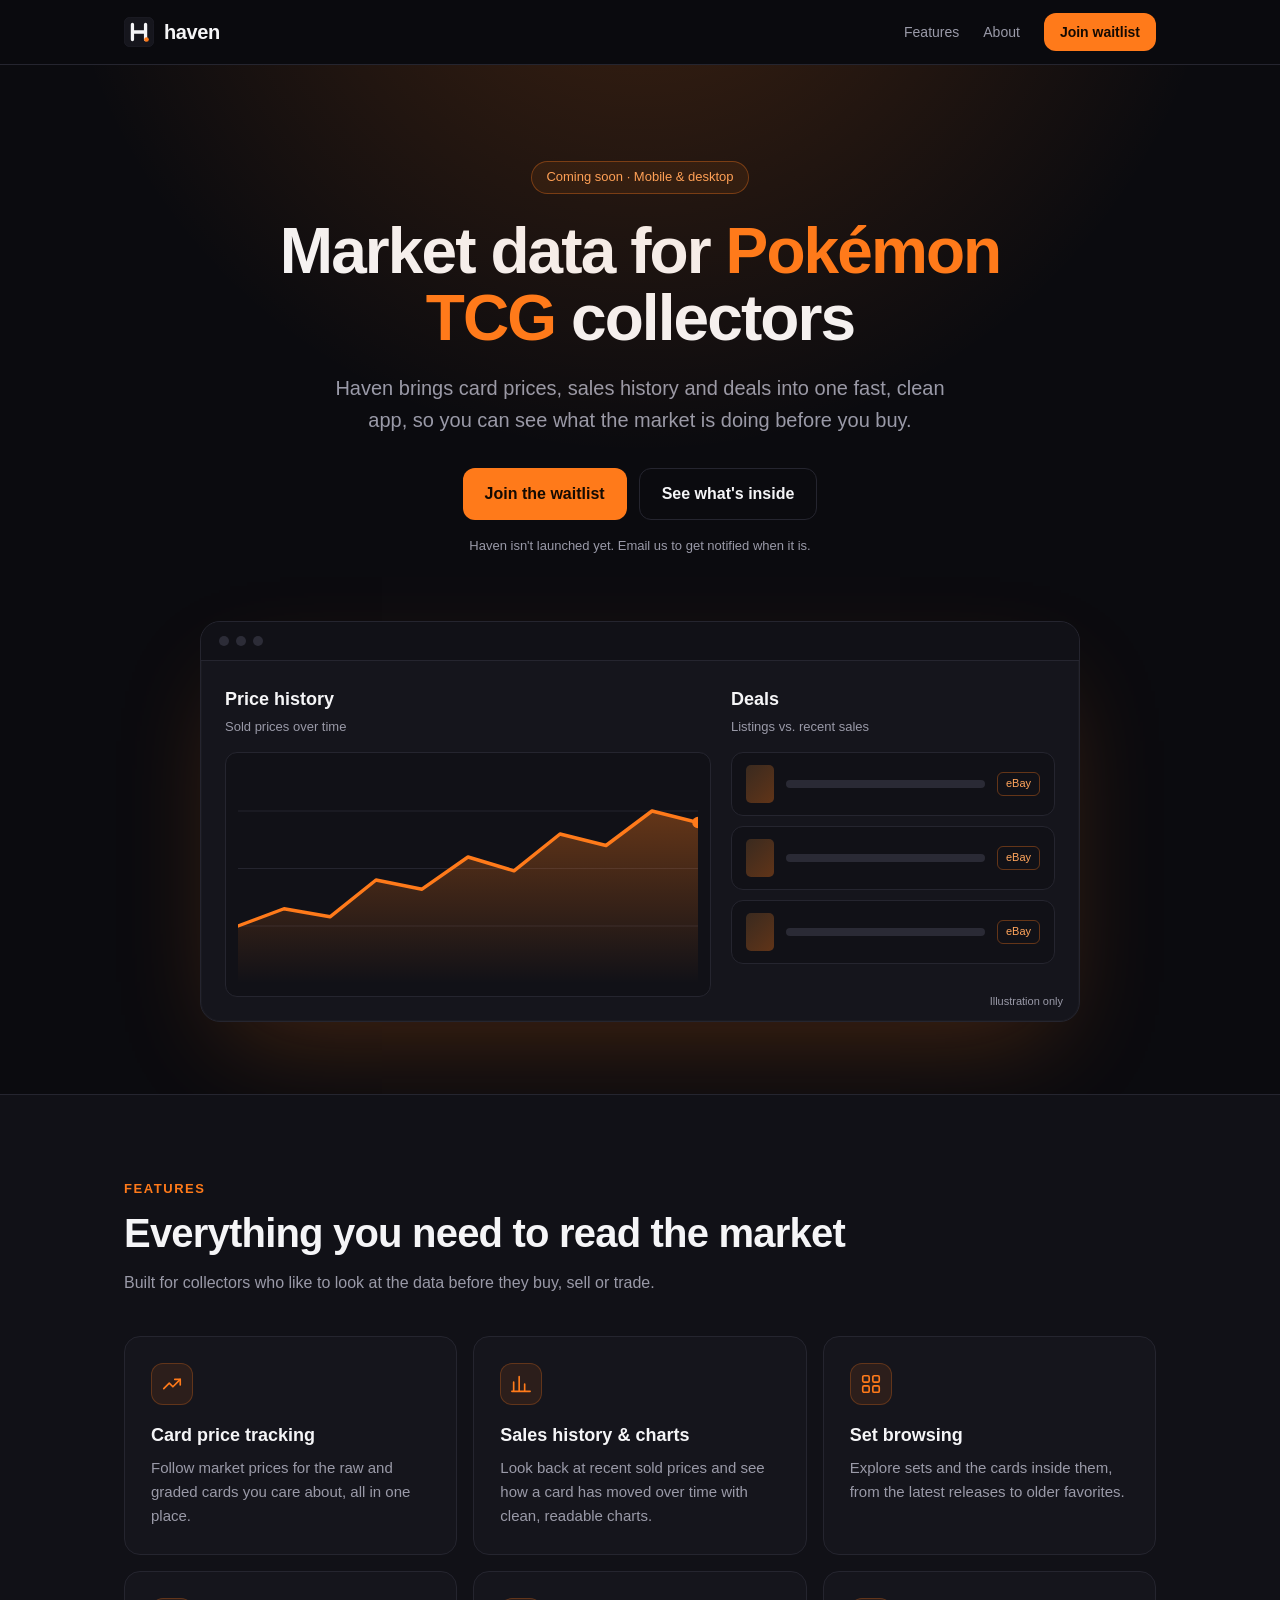
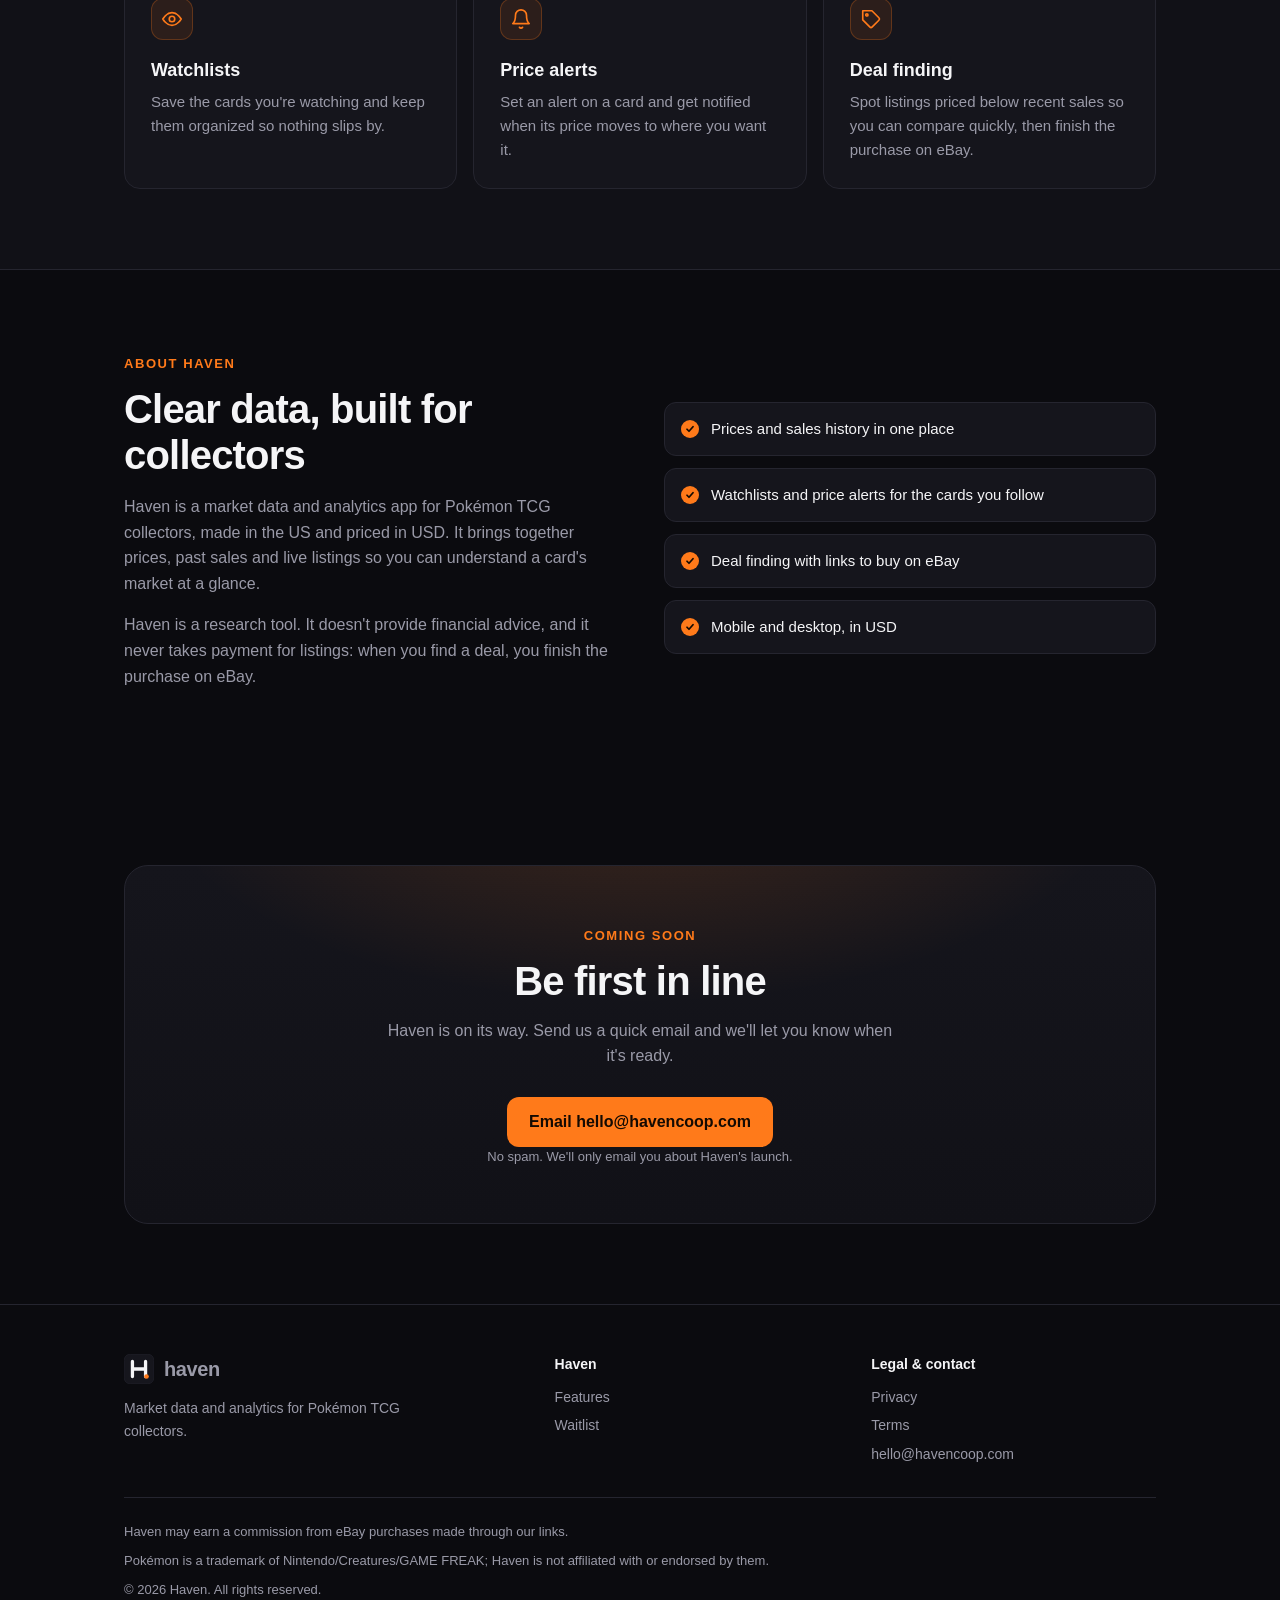
==== index.html @ d7b3898d "Add Haven marketing site Static one-page site for havencoop.com, ready for GitHub Pages." ====
<!doctype html><html lang="en"><head><meta charset="utf-8"><meta name="viewport" content="width=device-width,initial-scale=1"><title>Haven — Market data for Pokémon TCG collectors</title><meta name="description" content="Haven is a market data and analytics app for Pokémon TCG collectors: price tracking, sales history, watchlists, price alerts and deal finding. Coming soon."><meta name="theme-color" content="#0b0b0f"><link rel="icon" href="/favicon.svg" type="image/svg+xml"><link rel="canonical" href="https://havencoop.com/">
<meta property="og:type" content="website"><meta property="og:site_name" content="Haven"><meta property="og:title" content="Haven — Market data for Pokémon TCG collectors"><meta property="og:description" content="Haven is a market data and analytics app for Pokémon TCG collectors: price tracking, sales history, watchlists, price alerts and deal finding. Coming soon."><meta property="og:url" content="https://havencoop.com/"><meta property="og:image" content="https://havencoop.com/og.png"><meta property="og:image:width" content="1200"><meta property="og:image:height" content="630">
<meta name="twitter:card" content="summary_large_image"><meta name="twitter:title" content="Haven — Market data for Pokémon TCG collectors"><meta name="twitter:description" content="Haven is a market data and analytics app for Pokémon TCG collectors: price tracking, sales history, watchlists, price alerts and deal finding. Coming soon."><meta name="twitter:image" content="https://havencoop.com/og.png"><link rel="stylesheet" href="/style.css"></head><body><header class="nav"><div class="wrap"><a class="brand" href="/"><svg viewBox="0 0 64 64" aria-hidden="true"><rect width="64" height="64" rx="14" fill="#16161d" stroke="#2a2a35"/><path d="M18 16v32M46 16v32M18 32h28" stroke="#f5f5f7" stroke-width="7" stroke-linecap="round" fill="none"/><circle cx="48" cy="48" r="5" fill="#ff7a1a"/></svg><span>haven</span></a><nav><a href="/#features">Features</a><a href="/#about">About</a><a class="btn" href="/#waitlist">Join waitlist</a></nav></div></header><main>
<section class="hero"><div class="wrap"><span class="pill">Coming soon · Mobile &amp; desktop</span><h1>Market data for <em>Pokémon TCG</em> collectors</h1><p class="lead">Haven brings card prices, sales history and deals into one fast, clean app, so you can see what the market is doing before you buy.</p><div class="cta"><a class="btn" href="mailto:hello@havencoop.com?subject=Haven%20waitlist&body=Please%20add%20me%20to%20the%20Haven%20waitlist.">Join the waitlist</a><a class="btn ghost" href="#features">See what's inside</a></div><p class="small">Haven isn't launched yet. Email us to get notified when it is.</p><div class="mock" role="img" aria-label="Illustration of the Haven app showing a price chart and a list of deals"><div class="bar"><i></i><i></i><i></i></div><div class="body"><div><h3>Price history</h3><div class="sub">Sold prices over time</div><div class="chart"><svg viewBox="0 0 400 190"><defs><linearGradient id="f" x1="0" y1="0" x2="0" y2="1"><stop offset="0" stop-color="#ff7a1a" stop-opacity=".35"/><stop offset="1" stop-color="#ff7a1a" stop-opacity="0"/></linearGradient></defs><g stroke="#25252f"><path d="M0 40h400M0 90h400M0 140h400"/></g><path d="M0 140 L40 125 L80 132 L120 100 L160 108 L200 80 L240 92 L280 60 L320 70 L360 40 L400 50 L400 190 L0 190Z" fill="url(#f)"/><path d="M0 140 L40 125 L80 132 L120 100 L160 108 L200 80 L240 92 L280 60 L320 70 L360 40 L400 50" fill="none" stroke="#ff7a1a" stroke-width="3" stroke-linejoin="round" stroke-linecap="round"/><circle cx="400" cy="50" r="5" fill="#ff7a1a"/></svg></div></div><div><h3>Deals</h3><div class="sub">Listings vs. recent sales</div><div class="rows"><div class="row"><span class="th"></span><span class="ln"></span><span class="tag">eBay</span></div><div class="row"><span class="th"></span><span class="ln"></span><span class="tag">eBay</span></div><div class="row"><span class="th"></span><span class="ln"></span><span class="tag">eBay</span></div></div></div></div><span class="note">Illustration only</span></div></div></section>
<section id="features" class="alt"><div class="wrap"><span class="eyebrow">Features</span><h2>Everything you need to read the market</h2><p class="sec-lead">Built for collectors who like to look at the data before they buy, sell or trade.</p><div class="grid"><div class="card"><div class="ico"><svg viewBox="0 0 24 24"><path d="M3 17l6-6 4 4 8-8"/><path d="M15 7h6v6"/></svg></div><h3>Card price tracking</h3><p>Follow market prices for the raw and graded cards you care about, all in one place.</p></div><div class="card"><div class="ico"><svg viewBox="0 0 24 24"><path d="M4 20V10M10 20V4M16 20v-8M22 20H2"/></svg></div><h3>Sales history &amp; charts</h3><p>Look back at recent sold prices and see how a card has moved over time with clean, readable charts.</p></div><div class="card"><div class="ico"><svg viewBox="0 0 24 24"><rect x="3" y="3" width="7" height="7" rx="1.5"/><rect x="14" y="3" width="7" height="7" rx="1.5"/><rect x="3" y="14" width="7" height="7" rx="1.5"/><rect x="14" y="14" width="7" height="7" rx="1.5"/></svg></div><h3>Set browsing</h3><p>Explore sets and the cards inside them, from the latest releases to older favorites.</p></div><div class="card"><div class="ico"><svg viewBox="0 0 24 24"><path d="M2 12s4-7 10-7 10 7 10 7-4 7-10 7S2 12 2 12z"/><circle cx="12" cy="12" r="3"/></svg></div><h3>Watchlists</h3><p>Save the cards you're watching and keep them organized so nothing slips by.</p></div><div class="card"><div class="ico"><svg viewBox="0 0 24 24"><path d="M18 8a6 6 0 10-12 0c0 7-3 9-3 9h18s-3-2-3-9"/><path d="M13.7 21a2 2 0 01-3.4 0"/></svg></div><h3>Price alerts</h3><p>Set an alert on a card and get notified when its price moves to where you want it.</p></div><div class="card"><div class="ico"><svg viewBox="0 0 24 24"><path d="M20.6 13.4l-7.2 7.2a2 2 0 01-2.8 0L3 13V3h10l7.6 7.6a2 2 0 010 2.8z"/><circle cx="7.5" cy="7.5" r="1.2"/></svg></div><h3>Deal finding</h3><p>Spot listings priced below recent sales so you can compare quickly, then finish the purchase on eBay.</p></div></div></div></section>
<section id="about"><div class="wrap about"><div><span class="eyebrow">About Haven</span><h2>Clear data, built for collectors</h2><p>Haven is a market data and analytics app for Pokémon TCG collectors, made in the US and priced in USD. It brings together prices, past sales and live listings so you can understand a card's market at a glance.</p><p>Haven is a research tool. It doesn't provide financial advice, and it never takes payment for listings: when you find a deal, you finish the purchase on eBay.</p></div><ul class="checks"><li>Prices and sales history in one place</li><li>Watchlists and price alerts for the cards you follow</li><li>Deal finding with links to buy on eBay</li><li>Mobile and desktop, in USD</li></ul></div></section>
<section id="waitlist" class="waitlist"><div class="wrap"><div class="box"><span class="eyebrow">Coming soon</span><h2>Be first in line</h2><p>Haven is on its way. Send us a quick email and we'll let you know when it's ready.</p><a class="btn" href="mailto:hello@havencoop.com?subject=Haven%20waitlist&body=Please%20add%20me%20to%20the%20Haven%20waitlist.">Email hello@havencoop.com</a><p class="small" style="margin-bottom:0">No spam. We'll only email you about Haven's launch.</p></div></div></section>
</main><footer><div class="wrap"><div class="foot"><div><a class="brand" href="/" style="margin-bottom:12px"><svg viewBox="0 0 64 64" aria-hidden="true"><rect width="64" height="64" rx="14" fill="#16161d" stroke="#2a2a35"/><path d="M18 16v32M46 16v32M18 32h28" stroke="#f5f5f7" stroke-width="7" stroke-linecap="round" fill="none"/><circle cx="48" cy="48" r="5" fill="#ff7a1a"/></svg><span>haven</span></a><p style="margin:0;max-width:300px">Market data and analytics for Pokémon TCG collectors.</p></div>
<div><h4>Haven</h4><ul><li><a href="/#features">Features</a></li><li><a href="/#waitlist">Waitlist</a></li></ul></div>
<div><h4>Legal &amp; contact</h4><ul><li><a href="/privacy.html">Privacy</a></li><li><a href="/terms.html">Terms</a></li><li><a href="mailto:hello@havencoop.com">hello@havencoop.com</a></li></ul></div></div>
<div class="legal"><span>Haven may earn a commission from eBay purchases made through our links.</span><span>Pokémon is a trademark of Nintendo/Creatures/GAME FREAK; Haven is not affiliated with or endorsed by them.</span><span>© 2026 Haven. All rights reserved.</span></div></div></footer></body></html>
---- style.css ----
:root{--bg:#0b0b0f;--bg2:#111117;--card:#15151c;--line:#25252f;--text:#f5f5f7;--mute:#9a9aa8;--acc:#ff7a1a;--acc2:#ffa45c;--r:16px}
*{box-sizing:border-box}html{scroll-behavior:smooth}
body{margin:0;background:var(--bg);color:var(--text);font:16px/1.6 -apple-system,BlinkMacSystemFont,"Segoe UI",Inter,Roboto,Helvetica,Arial,sans-serif;-webkit-font-smoothing:antialiased}
a{color:inherit}
.wrap{max-width:1080px;margin:0 auto;padding:0 24px}
header.nav{position:sticky;top:0;z-index:10;backdrop-filter:blur(14px);background:rgba(11,11,15,.75);border-bottom:1px solid var(--line)}
.nav .wrap{display:flex;align-items:center;justify-content:space-between;height:64px}
.brand{display:flex;align-items:center;gap:10px;text-decoration:none;font-weight:700;font-size:20px;letter-spacing:-.02em}
.brand svg{width:30px;height:30px}
.nav nav{display:flex;gap:24px;align-items:center;font-size:14px;color:var(--mute)}
.nav nav a{text-decoration:none}.nav nav a:hover{color:var(--text)}
.btn{display:inline-flex;align-items:center;gap:8px;background:var(--acc);color:#140a02;font-weight:600;padding:12px 22px;border-radius:12px;text-decoration:none;border:0;transition:transform .15s,background .15s}
.btn:hover{background:var(--acc2);transform:translateY(-1px)}
.btn.ghost{background:transparent;color:var(--text);border:1px solid var(--line)}.btn.ghost:hover{background:var(--card)}
.nav .btn{padding:8px 16px;font-size:14px;color:#140a02}
.hero{position:relative;padding:96px 0 72px;text-align:center;overflow:hidden}
.hero:before{content:"";position:absolute;inset:-200px 0 auto;height:640px;background:radial-gradient(ellipse at 50% 0,rgba(255,122,26,.22),transparent 65%);pointer-events:none}
.pill{display:inline-block;font-size:13px;color:var(--acc2);border:1px solid rgba(255,122,26,.35);background:rgba(255,122,26,.08);padding:5px 14px;border-radius:99px;margin-bottom:24px}
h1{font-size:clamp(36px,6vw,64px);line-height:1.05;letter-spacing:-.03em;margin:0 auto 20px;max-width:800px}
h1 em{font-style:normal;color:var(--acc)}
.lead{color:var(--mute);font-size:clamp(17px,2vw,20px);max-width:620px;margin:0 auto 32px}
.cta{display:flex;gap:12px;justify-content:center;flex-wrap:wrap}
.small{font-size:13px;color:var(--mute);margin-top:16px}
.mock{margin:64px auto 0;max-width:880px;background:var(--card);border:1px solid var(--line);border-radius:20px;box-shadow:0 40px 100px -30px rgba(255,122,26,.25),0 0 0 1px rgba(255,255,255,.02) inset;overflow:hidden;text-align:left;position:relative}
.mock .bar{display:flex;gap:7px;padding:14px 18px;border-bottom:1px solid var(--line);background:var(--bg2)}
.mock .bar i{width:10px;height:10px;border-radius:50%;background:#2c2c37}
.mock .body{display:grid;grid-template-columns:1.5fr 1fr;gap:20px;padding:24px}
.mock h3{margin:0 0 4px;font-size:18px}.mock .sub{color:var(--mute);font-size:13px;margin-bottom:14px}
.chart{background:var(--bg2);border:1px solid var(--line);border-radius:12px;padding:12px}
.chart svg{display:block;width:100%;height:auto}
.rows{display:flex;flex-direction:column;gap:10px}
.row{display:flex;align-items:center;gap:12px;background:var(--bg2);border:1px solid var(--line);border-radius:12px;padding:12px 14px;font-size:14px}
.row .th{width:28px;height:38px;border-radius:5px;background:linear-gradient(135deg,#3a2a1f,#ff7a1a55);flex:none}
.row .ln{height:8px;border-radius:4px;background:#2a2a35;flex:1}
.row .tag{font-size:11px;color:var(--acc2);border:1px solid rgba(255,122,26,.35);border-radius:6px;padding:2px 8px}
.mock .note{position:absolute;right:16px;bottom:10px;font-size:11px;color:var(--mute)}
section{padding:80px 0}
.eyebrow{color:var(--acc);font-size:13px;font-weight:600;letter-spacing:.12em;text-transform:uppercase}
h2{font-size:clamp(28px,4vw,40px);letter-spacing:-.02em;line-height:1.15;margin:10px 0 14px}
.sec-lead{color:var(--mute);max-width:600px;margin:0 0 40px}
.grid{display:grid;grid-template-columns:repeat(3,1fr);gap:16px}
.card{background:var(--card);border:1px solid var(--line);border-radius:var(--r);padding:26px;transition:border-color .2s,transform .2s}
.card:hover{border-color:rgba(255,122,26,.45);transform:translateY(-2px)}
.ico{width:42px;height:42px;border-radius:12px;background:rgba(255,122,26,.1);border:1px solid rgba(255,122,26,.25);display:grid;place-items:center;margin-bottom:16px}
.ico svg{width:22px;height:22px;stroke:var(--acc);fill:none;stroke-width:1.8;stroke-linecap:round;stroke-linejoin:round}
.card h3{margin:0 0 6px;font-size:18px}.card p{margin:0;color:var(--mute);font-size:15px}
.alt{background:var(--bg2);border-block:1px solid var(--line)}
.about{display:grid;grid-template-columns:1fr 1fr;gap:48px;align-items:center}
.about p{color:var(--mute)}
.checks{list-style:none;margin:0;padding:0;display:grid;gap:12px}
.checks li{display:flex;gap:12px;background:var(--card);border:1px solid var(--line);border-radius:12px;padding:14px 16px;font-size:15px}
.checks li:before{content:"";flex:none;width:18px;height:18px;margin-top:3px;border-radius:50%;background:var(--acc) url("data:image/svg+xml,%3Csvg xmlns='http://www.w3.org/2000/svg' viewBox='0 0 24 24' fill='none' stroke='%23140a02' stroke-width='3.5' stroke-linecap='round' stroke-linejoin='round'%3E%3Cpath d='M6 12.5l4 4 8-9'/%3E%3C/svg%3E") center/12px no-repeat}
.waitlist{text-align:center}
.waitlist .box{background:linear-gradient(180deg,var(--card),var(--bg2));border:1px solid var(--line);border-radius:24px;padding:56px 24px;position:relative;overflow:hidden}
.waitlist .box:before{content:"";position:absolute;inset:-120px 0 auto;height:260px;background:radial-gradient(ellipse at 50% 0,rgba(255,122,26,.2),transparent 70%)}
.waitlist .box>*{position:relative}
.waitlist p{color:var(--mute);max-width:520px;margin:0 auto 28px}
footer{border-top:1px solid var(--line);padding:48px 0 40px;font-size:14px;color:var(--mute)}
.foot{display:grid;grid-template-columns:1.4fr 1fr 1fr;gap:32px}
footer h4{color:var(--text);margin:0 0 10px;font-size:14px}
footer ul{list-style:none;margin:0;padding:0;display:grid;gap:6px}
footer a{text-decoration:none}footer a:hover{color:var(--text);text-decoration:underline}
.legal{margin-top:32px;padding-top:24px;border-top:1px solid var(--line);display:grid;gap:8px;font-size:13px}
.doc{max-width:760px;padding:64px 24px 80px;margin:0 auto}
.doc h1{font-size:40px;text-align:left;margin:0 0 8px}.doc h2{font-size:22px;margin:36px 0 8px}
.doc p,.doc li{color:#c9c9d3}.doc .upd{color:var(--mute);font-size:14px}
@media(max-width:820px){.grid{grid-template-columns:1fr 1fr}.about,.mock .body,.foot{grid-template-columns:1fr}.nav nav a:not(.btn){display:none}.hero{padding-top:64px}section{padding:56px 0}}
@media(max-width:540px){.grid{grid-template-columns:1fr}.cta .btn{width:100%;justify-content:center}}
@media(prefers-reduced-motion:reduce){*{transition:none!important;scroll-behavior:auto!important}}
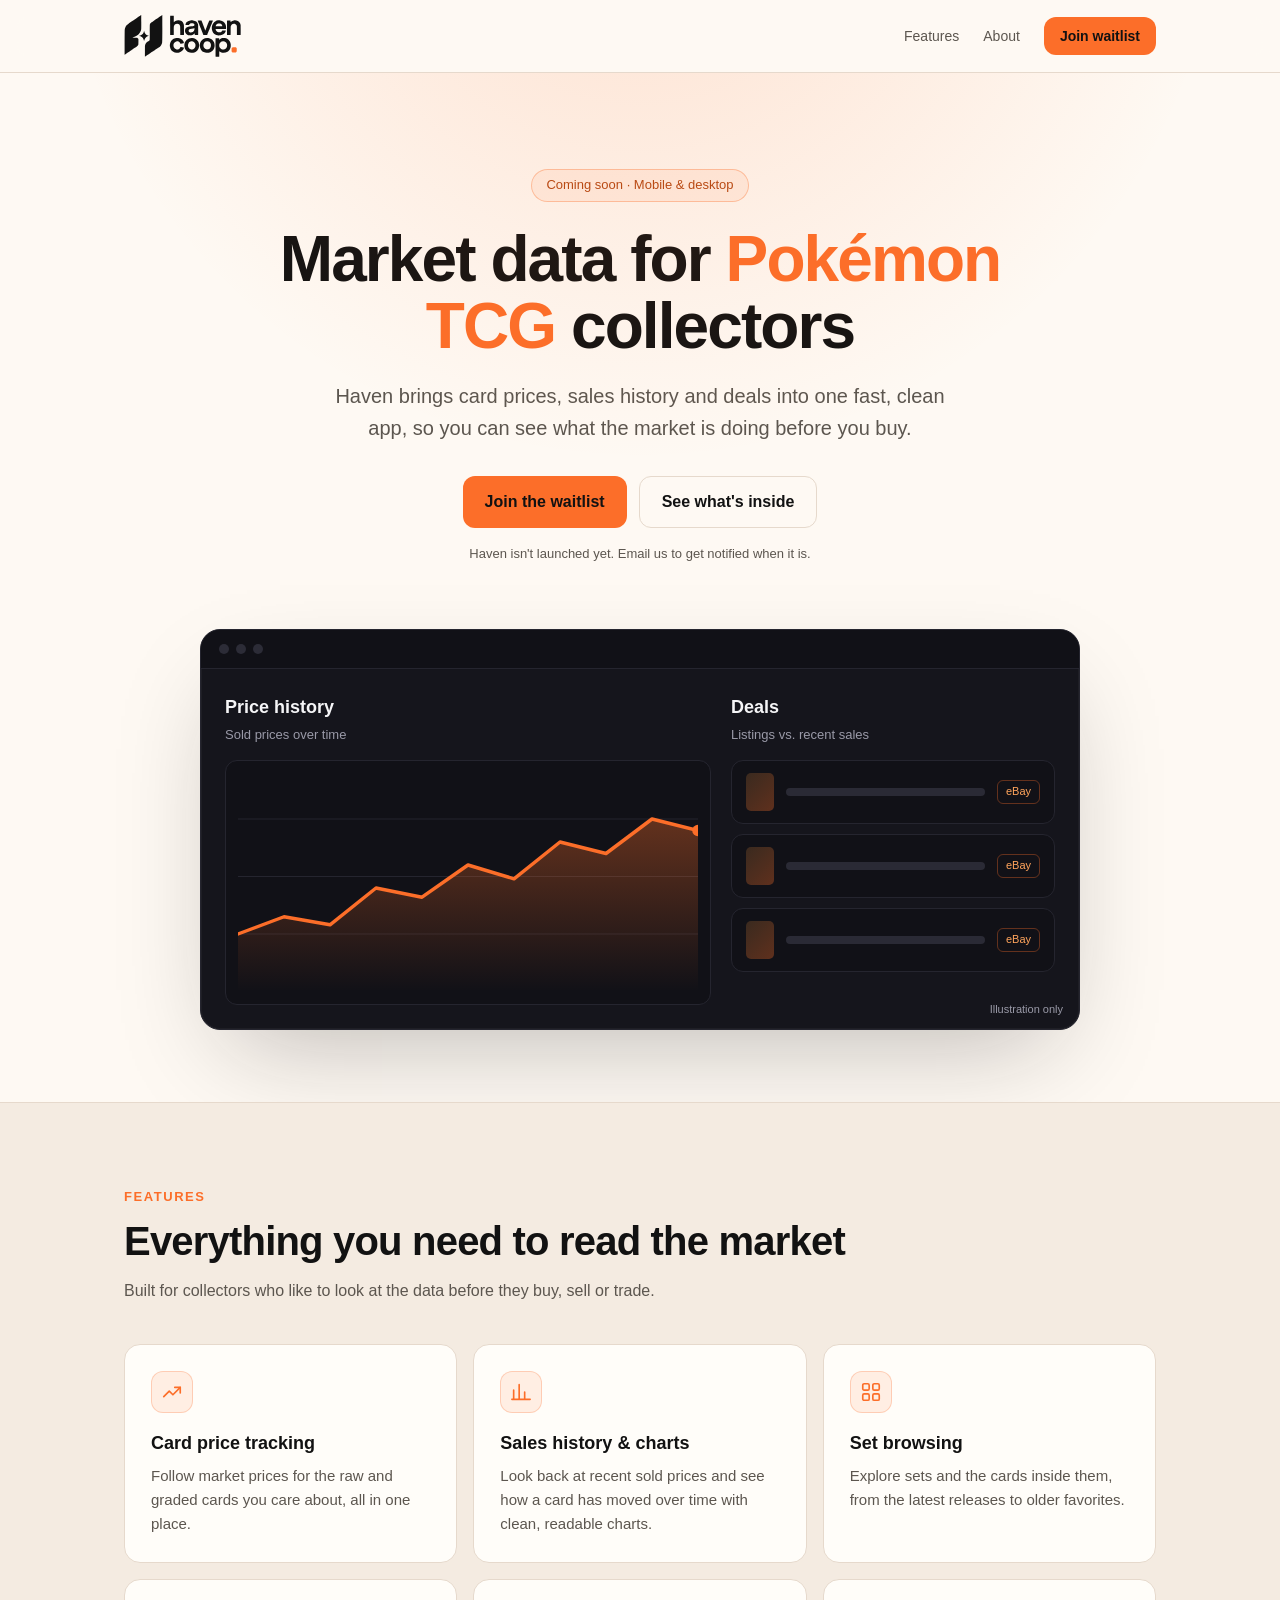
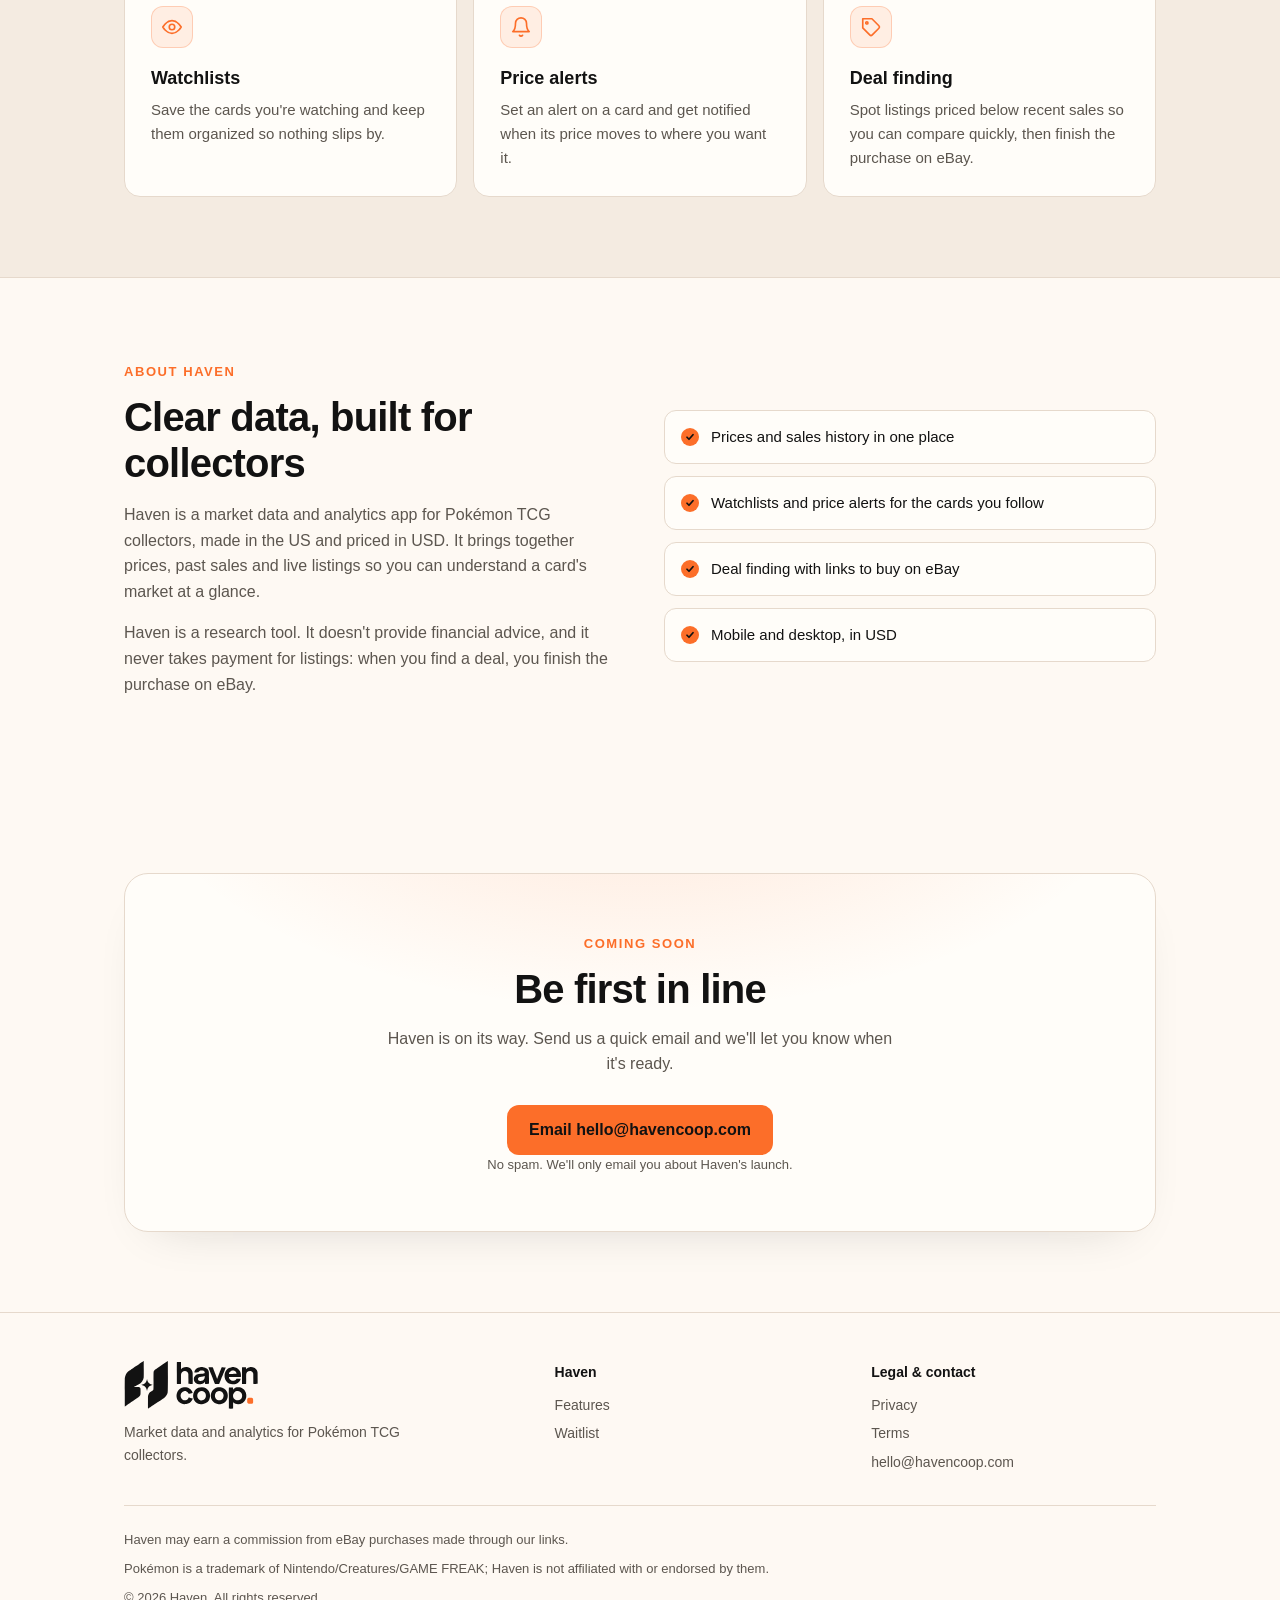
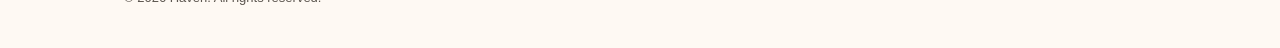
==== commit 98070924: "Add Haven Coop logo and cream brand theme Use the official lockup and H-mark in the header, footer, " ====
--- a/index.html
+++ b/index.html
@@ -1,11 +1,11 @@
-<!doctype html><html lang="en"><head><meta charset="utf-8"><meta name="viewport" content="width=device-width,initial-scale=1"><title>Haven — Market data for Pokémon TCG collectors</title><meta name="description" content="Haven is a market data and analytics app for Pokémon TCG collectors: price tracking, sales history, watchlists, price alerts and deal finding. Coming soon."><meta name="theme-color" content="#0b0b0f"><link rel="icon" href="/favicon.svg" type="image/svg+xml"><link rel="canonical" href="https://havencoop.com/">
+<!doctype html><html lang="en"><head><meta charset="utf-8"><meta name="viewport" content="width=device-width,initial-scale=1"><title>Haven — Market data for Pokémon TCG collectors</title><meta name="description" content="Haven is a market data and analytics app for Pokémon TCG collectors: price tracking, sales history, watchlists, price alerts and deal finding. Coming soon."><meta name="theme-color" content="#fef9f3"><link rel="icon" href="/favicon.svg" type="image/svg+xml"><link rel="icon" href="/favicon.ico" sizes="any"><link rel="apple-touch-icon" href="/apple-touch-icon.png"><link rel="canonical" href="https://havencoop.com/">
 <meta property="og:type" content="website"><meta property="og:site_name" content="Haven"><meta property="og:title" content="Haven — Market data for Pokémon TCG collectors"><meta property="og:description" content="Haven is a market data and analytics app for Pokémon TCG collectors: price tracking, sales history, watchlists, price alerts and deal finding. Coming soon."><meta property="og:url" content="https://havencoop.com/"><meta property="og:image" content="https://havencoop.com/og.png"><meta property="og:image:width" content="1200"><meta property="og:image:height" content="630">
-<meta name="twitter:card" content="summary_large_image"><meta name="twitter:title" content="Haven — Market data for Pokémon TCG collectors"><meta name="twitter:description" content="Haven is a market data and analytics app for Pokémon TCG collectors: price tracking, sales history, watchlists, price alerts and deal finding. Coming soon."><meta name="twitter:image" content="https://havencoop.com/og.png"><link rel="stylesheet" href="/style.css"></head><body><header class="nav"><div class="wrap"><a class="brand" href="/"><svg viewBox="0 0 64 64" aria-hidden="true"><rect width="64" height="64" rx="14" fill="#16161d" stroke="#2a2a35"/><path d="M18 16v32M46 16v32M18 32h28" stroke="#f5f5f7" stroke-width="7" stroke-linecap="round" fill="none"/><circle cx="48" cy="48" r="5" fill="#ff7a1a"/></svg><span>haven</span></a><nav><a href="/#features">Features</a><a href="/#about">About</a><a class="btn" href="/#waitlist">Join waitlist</a></nav></div></header><main>
-<section class="hero"><div class="wrap"><span class="pill">Coming soon · Mobile &amp; desktop</span><h1>Market data for <em>Pokémon TCG</em> collectors</h1><p class="lead">Haven brings card prices, sales history and deals into one fast, clean app, so you can see what the market is doing before you buy.</p><div class="cta"><a class="btn" href="mailto:hello@havencoop.com?subject=Haven%20waitlist&body=Please%20add%20me%20to%20the%20Haven%20waitlist.">Join the waitlist</a><a class="btn ghost" href="#features">See what's inside</a></div><p class="small">Haven isn't launched yet. Email us to get notified when it is.</p><div class="mock" role="img" aria-label="Illustration of the Haven app showing a price chart and a list of deals"><div class="bar"><i></i><i></i><i></i></div><div class="body"><div><h3>Price history</h3><div class="sub">Sold prices over time</div><div class="chart"><svg viewBox="0 0 400 190"><defs><linearGradient id="f" x1="0" y1="0" x2="0" y2="1"><stop offset="0" stop-color="#ff7a1a" stop-opacity=".35"/><stop offset="1" stop-color="#ff7a1a" stop-opacity="0"/></linearGradient></defs><g stroke="#25252f"><path d="M0 40h400M0 90h400M0 140h400"/></g><path d="M0 140 L40 125 L80 132 L120 100 L160 108 L200 80 L240 92 L280 60 L320 70 L360 40 L400 50 L400 190 L0 190Z" fill="url(#f)"/><path d="M0 140 L40 125 L80 132 L120 100 L160 108 L200 80 L240 92 L280 60 L320 70 L360 40 L400 50" fill="none" stroke="#ff7a1a" stroke-width="3" stroke-linejoin="round" stroke-linecap="round"/><circle cx="400" cy="50" r="5" fill="#ff7a1a"/></svg></div></div><div><h3>Deals</h3><div class="sub">Listings vs. recent sales</div><div class="rows"><div class="row"><span class="th"></span><span class="ln"></span><span class="tag">eBay</span></div><div class="row"><span class="th"></span><span class="ln"></span><span class="tag">eBay</span></div><div class="row"><span class="th"></span><span class="ln"></span><span class="tag">eBay</span></div></div></div></div><span class="note">Illustration only</span></div></div></section>
+<meta name="twitter:card" content="summary_large_image"><meta name="twitter:title" content="Haven — Market data for Pokémon TCG collectors"><meta name="twitter:description" content="Haven is a market data and analytics app for Pokémon TCG collectors: price tracking, sales history, watchlists, price alerts and deal finding. Coming soon."><meta name="twitter:image" content="https://havencoop.com/og.png"><link rel="stylesheet" href="/style.css"></head><body><header class="nav"><div class="wrap"><a class="brand" href="/"><img src="/logo.svg" width="117" height="42" alt="Haven Coop"></a><nav><a href="/#features">Features</a><a href="/#about">About</a><a class="btn" href="/#waitlist">Join waitlist</a></nav></div></header><main>
+<section class="hero"><div class="wrap"><span class="pill">Coming soon · Mobile &amp; desktop</span><h1>Market data for <em>Pokémon TCG</em> collectors</h1><p class="lead">Haven brings card prices, sales history and deals into one fast, clean app, so you can see what the market is doing before you buy.</p><div class="cta"><a class="btn" href="mailto:hello@havencoop.com?subject=Haven%20waitlist&body=Please%20add%20me%20to%20the%20Haven%20waitlist.">Join the waitlist</a><a class="btn ghost" href="#features">See what's inside</a></div><p class="small">Haven isn't launched yet. Email us to get notified when it is.</p><div class="mock" role="img" aria-label="Illustration of the Haven app showing a price chart and a list of deals"><div class="bar"><i></i><i></i><i></i></div><div class="body"><div><h3>Price history</h3><div class="sub">Sold prices over time</div><div class="chart"><svg viewBox="0 0 400 190"><defs><linearGradient id="f" x1="0" y1="0" x2="0" y2="1"><stop offset="0" stop-color="#fc6e29" stop-opacity=".35"/><stop offset="1" stop-color="#fc6e29" stop-opacity="0"/></linearGradient></defs><g stroke="#25252f"><path d="M0 40h400M0 90h400M0 140h400"/></g><path d="M0 140 L40 125 L80 132 L120 100 L160 108 L200 80 L240 92 L280 60 L320 70 L360 40 L400 50 L400 190 L0 190Z" fill="url(#f)"/><path d="M0 140 L40 125 L80 132 L120 100 L160 108 L200 80 L240 92 L280 60 L320 70 L360 40 L400 50" fill="none" stroke="#fc6e29" stroke-width="3" stroke-linejoin="round" stroke-linecap="round"/><circle cx="400" cy="50" r="5" fill="#fc6e29"/></svg></div></div><div><h3>Deals</h3><div class="sub">Listings vs. recent sales</div><div class="rows"><div class="row"><span class="th"></span><span class="ln"></span><span class="tag">eBay</span></div><div class="row"><span class="th"></span><span class="ln"></span><span class="tag">eBay</span></div><div class="row"><span class="th"></span><span class="ln"></span><span class="tag">eBay</span></div></div></div></div><span class="note">Illustration only</span></div></div></section>
 <section id="features" class="alt"><div class="wrap"><span class="eyebrow">Features</span><h2>Everything you need to read the market</h2><p class="sec-lead">Built for collectors who like to look at the data before they buy, sell or trade.</p><div class="grid"><div class="card"><div class="ico"><svg viewBox="0 0 24 24"><path d="M3 17l6-6 4 4 8-8"/><path d="M15 7h6v6"/></svg></div><h3>Card price tracking</h3><p>Follow market prices for the raw and graded cards you care about, all in one place.</p></div><div class="card"><div class="ico"><svg viewBox="0 0 24 24"><path d="M4 20V10M10 20V4M16 20v-8M22 20H2"/></svg></div><h3>Sales history &amp; charts</h3><p>Look back at recent sold prices and see how a card has moved over time with clean, readable charts.</p></div><div class="card"><div class="ico"><svg viewBox="0 0 24 24"><rect x="3" y="3" width="7" height="7" rx="1.5"/><rect x="14" y="3" width="7" height="7" rx="1.5"/><rect x="3" y="14" width="7" height="7" rx="1.5"/><rect x="14" y="14" width="7" height="7" rx="1.5"/></svg></div><h3>Set browsing</h3><p>Explore sets and the cards inside them, from the latest releases to older favorites.</p></div><div class="card"><div class="ico"><svg viewBox="0 0 24 24"><path d="M2 12s4-7 10-7 10 7 10 7-4 7-10 7S2 12 2 12z"/><circle cx="12" cy="12" r="3"/></svg></div><h3>Watchlists</h3><p>Save the cards you're watching and keep them organized so nothing slips by.</p></div><div class="card"><div class="ico"><svg viewBox="0 0 24 24"><path d="M18 8a6 6 0 10-12 0c0 7-3 9-3 9h18s-3-2-3-9"/><path d="M13.7 21a2 2 0 01-3.4 0"/></svg></div><h3>Price alerts</h3><p>Set an alert on a card and get notified when its price moves to where you want it.</p></div><div class="card"><div class="ico"><svg viewBox="0 0 24 24"><path d="M20.6 13.4l-7.2 7.2a2 2 0 01-2.8 0L3 13V3h10l7.6 7.6a2 2 0 010 2.8z"/><circle cx="7.5" cy="7.5" r="1.2"/></svg></div><h3>Deal finding</h3><p>Spot listings priced below recent sales so you can compare quickly, then finish the purchase on eBay.</p></div></div></div></section>
 <section id="about"><div class="wrap about"><div><span class="eyebrow">About Haven</span><h2>Clear data, built for collectors</h2><p>Haven is a market data and analytics app for Pokémon TCG collectors, made in the US and priced in USD. It brings together prices, past sales and live listings so you can understand a card's market at a glance.</p><p>Haven is a research tool. It doesn't provide financial advice, and it never takes payment for listings: when you find a deal, you finish the purchase on eBay.</p></div><ul class="checks"><li>Prices and sales history in one place</li><li>Watchlists and price alerts for the cards you follow</li><li>Deal finding with links to buy on eBay</li><li>Mobile and desktop, in USD</li></ul></div></section>
 <section id="waitlist" class="waitlist"><div class="wrap"><div class="box"><span class="eyebrow">Coming soon</span><h2>Be first in line</h2><p>Haven is on its way. Send us a quick email and we'll let you know when it's ready.</p><a class="btn" href="mailto:hello@havencoop.com?subject=Haven%20waitlist&body=Please%20add%20me%20to%20the%20Haven%20waitlist.">Email hello@havencoop.com</a><p class="small" style="margin-bottom:0">No spam. We'll only email you about Haven's launch.</p></div></div></section>
-</main><footer><div class="wrap"><div class="foot"><div><a class="brand" href="/" style="margin-bottom:12px"><svg viewBox="0 0 64 64" aria-hidden="true"><rect width="64" height="64" rx="14" fill="#16161d" stroke="#2a2a35"/><path d="M18 16v32M46 16v32M18 32h28" stroke="#f5f5f7" stroke-width="7" stroke-linecap="round" fill="none"/><circle cx="48" cy="48" r="5" fill="#ff7a1a"/></svg><span>haven</span></a><p style="margin:0;max-width:300px">Market data and analytics for Pokémon TCG collectors.</p></div>
+</main><footer><div class="wrap"><div class="foot"><div><a class="brand" href="/" style="margin-bottom:12px"><img src="/logo.svg" width="134" height="48" alt="Haven Coop"></a><p style="margin:0;max-width:300px">Market data and analytics for Pokémon TCG collectors.</p></div>
 <div><h4>Haven</h4><ul><li><a href="/#features">Features</a></li><li><a href="/#waitlist">Waitlist</a></li></ul></div>
 <div><h4>Legal &amp; contact</h4><ul><li><a href="/privacy.html">Privacy</a></li><li><a href="/terms.html">Terms</a></li><li><a href="mailto:hello@havencoop.com">hello@havencoop.com</a></li></ul></div></div>
 <div class="legal"><span>Haven may earn a commission from eBay purchases made through our links.</span><span>Pokémon is a trademark of Nintendo/Creatures/GAME FREAK; Haven is not affiliated with or endorsed by them.</span><span>© 2026 Haven. All rights reserved.</span></div></div></footer></body></html>
--- a/style.css
+++ b/style.css
@@ -1,47 +1,47 @@
-:root{--bg:#0b0b0f;--bg2:#111117;--card:#15151c;--line:#25252f;--text:#f5f5f7;--mute:#9a9aa8;--acc:#ff7a1a;--acc2:#ffa45c;--r:16px}
+:root{--bg:#fef9f3;--bg2:#f4ebe1;--card:#fffdf9;--line:#e6d9cc;--text:#121212;--mute:#5c564f;--acc:#fc6e29;--acc2:#ff8a4a;--ink:#121212;--r:16px}
 *{box-sizing:border-box}html{scroll-behavior:smooth}
 body{margin:0;background:var(--bg);color:var(--text);font:16px/1.6 -apple-system,BlinkMacSystemFont,"Segoe UI",Inter,Roboto,Helvetica,Arial,sans-serif;-webkit-font-smoothing:antialiased}
 a{color:inherit}
 .wrap{max-width:1080px;margin:0 auto;padding:0 24px}
-header.nav{position:sticky;top:0;z-index:10;backdrop-filter:blur(14px);background:rgba(11,11,15,.75);border-bottom:1px solid var(--line)}
-.nav .wrap{display:flex;align-items:center;justify-content:space-between;height:64px}
-.brand{display:flex;align-items:center;gap:10px;text-decoration:none;font-weight:700;font-size:20px;letter-spacing:-.02em}
-.brand svg{width:30px;height:30px}
+header.nav{position:sticky;top:0;z-index:10;backdrop-filter:blur(14px);background:rgba(254,249,243,.82);border-bottom:1px solid var(--line)}
+.nav .wrap{display:flex;align-items:center;justify-content:space-between;height:72px}
+.brand{display:flex;align-items:center;text-decoration:none}
+.brand img{display:block;height:42px;width:auto}
 .nav nav{display:flex;gap:24px;align-items:center;font-size:14px;color:var(--mute)}
 .nav nav a{text-decoration:none}.nav nav a:hover{color:var(--text)}
-.btn{display:inline-flex;align-items:center;gap:8px;background:var(--acc);color:#140a02;font-weight:600;padding:12px 22px;border-radius:12px;text-decoration:none;border:0;transition:transform .15s,background .15s}
+.btn{display:inline-flex;align-items:center;gap:8px;background:var(--acc);color:var(--ink);font-weight:600;padding:12px 22px;border-radius:12px;text-decoration:none;border:0;transition:transform .15s,background .15s}
 .btn:hover{background:var(--acc2);transform:translateY(-1px)}
 .btn.ghost{background:transparent;color:var(--text);border:1px solid var(--line)}.btn.ghost:hover{background:var(--card)}
-.nav .btn{padding:8px 16px;font-size:14px;color:#140a02}
+.nav .btn{padding:8px 16px;font-size:14px}
 .hero{position:relative;padding:96px 0 72px;text-align:center;overflow:hidden}
-.hero:before{content:"";position:absolute;inset:-200px 0 auto;height:640px;background:radial-gradient(ellipse at 50% 0,rgba(255,122,26,.22),transparent 65%);pointer-events:none}
-.pill{display:inline-block;font-size:13px;color:var(--acc2);border:1px solid rgba(255,122,26,.35);background:rgba(255,122,26,.08);padding:5px 14px;border-radius:99px;margin-bottom:24px}
+.hero:before{content:"";position:absolute;inset:-200px 0 auto;height:640px;background:radial-gradient(ellipse at 50% 0,rgba(252,110,41,.18),transparent 65%);pointer-events:none}
+.pill{display:inline-block;font-size:13px;color:#b34712;border:1px solid rgba(252,110,41,.35);background:rgba(252,110,41,.08);padding:5px 14px;border-radius:99px;margin-bottom:24px}
 h1{font-size:clamp(36px,6vw,64px);line-height:1.05;letter-spacing:-.03em;margin:0 auto 20px;max-width:800px}
 h1 em{font-style:normal;color:var(--acc)}
 .lead{color:var(--mute);font-size:clamp(17px,2vw,20px);max-width:620px;margin:0 auto 32px}
 .cta{display:flex;gap:12px;justify-content:center;flex-wrap:wrap}
 .small{font-size:13px;color:var(--mute);margin-top:16px}
-.mock{margin:64px auto 0;max-width:880px;background:var(--card);border:1px solid var(--line);border-radius:20px;box-shadow:0 40px 100px -30px rgba(255,122,26,.25),0 0 0 1px rgba(255,255,255,.02) inset;overflow:hidden;text-align:left;position:relative}
-.mock .bar{display:flex;gap:7px;padding:14px 18px;border-bottom:1px solid var(--line);background:var(--bg2)}
+.mock{--m-bg:#111117;--m-card:#15151c;--m-line:#25252f;--m-text:#f5f5f7;--m-mute:#9a9aa8;margin:64px auto 0;max-width:880px;background:var(--m-card);color:var(--m-text);border:1px solid var(--m-line);border-radius:20px;box-shadow:0 40px 100px -30px rgba(18,18,18,.28),0 0 0 1px rgba(255,255,255,.04) inset;overflow:hidden;text-align:left;position:relative}
+.mock .bar{display:flex;gap:7px;padding:14px 18px;border-bottom:1px solid var(--m-line);background:var(--m-bg)}
 .mock .bar i{width:10px;height:10px;border-radius:50%;background:#2c2c37}
 .mock .body{display:grid;grid-template-columns:1.5fr 1fr;gap:20px;padding:24px}
-.mock h3{margin:0 0 4px;font-size:18px}.mock .sub{color:var(--mute);font-size:13px;margin-bottom:14px}
-.chart{background:var(--bg2);border:1px solid var(--line);border-radius:12px;padding:12px}
+.mock h3{margin:0 0 4px;font-size:18px;color:var(--m-text)}.mock .sub{color:var(--m-mute);font-size:13px;margin-bottom:14px}
+.chart{background:var(--m-bg);border:1px solid var(--m-line);border-radius:12px;padding:12px}
 .chart svg{display:block;width:100%;height:auto}
 .rows{display:flex;flex-direction:column;gap:10px}
-.row{display:flex;align-items:center;gap:12px;background:var(--bg2);border:1px solid var(--line);border-radius:12px;padding:12px 14px;font-size:14px}
-.row .th{width:28px;height:38px;border-radius:5px;background:linear-gradient(135deg,#3a2a1f,#ff7a1a55);flex:none}
+.row{display:flex;align-items:center;gap:12px;background:var(--m-bg);border:1px solid var(--m-line);border-radius:12px;padding:12px 14px;font-size:14px;color:var(--m-text)}
+.row .th{width:28px;height:38px;border-radius:5px;background:linear-gradient(135deg,#3a2a1f,#fc6e2955);flex:none}
 .row .ln{height:8px;border-radius:4px;background:#2a2a35;flex:1}
-.row .tag{font-size:11px;color:var(--acc2);border:1px solid rgba(255,122,26,.35);border-radius:6px;padding:2px 8px}
-.mock .note{position:absolute;right:16px;bottom:10px;font-size:11px;color:var(--mute)}
+.row .tag{font-size:11px;color:#ffa45c;border:1px solid rgba(252,110,41,.35);border-radius:6px;padding:2px 8px}
+.mock .note{position:absolute;right:16px;bottom:10px;font-size:11px;color:var(--m-mute)}
 section{padding:80px 0}
 .eyebrow{color:var(--acc);font-size:13px;font-weight:600;letter-spacing:.12em;text-transform:uppercase}
 h2{font-size:clamp(28px,4vw,40px);letter-spacing:-.02em;line-height:1.15;margin:10px 0 14px}
 .sec-lead{color:var(--mute);max-width:600px;margin:0 0 40px}
 .grid{display:grid;grid-template-columns:repeat(3,1fr);gap:16px}
-.card{background:var(--card);border:1px solid var(--line);border-radius:var(--r);padding:26px;transition:border-color .2s,transform .2s}
-.card:hover{border-color:rgba(255,122,26,.45);transform:translateY(-2px)}
-.ico{width:42px;height:42px;border-radius:12px;background:rgba(255,122,26,.1);border:1px solid rgba(255,122,26,.25);display:grid;place-items:center;margin-bottom:16px}
+.card{background:var(--card);border:1px solid var(--line);border-radius:var(--r);padding:26px;transition:border-color .2s,transform .2s,box-shadow .2s}
+.card:hover{border-color:rgba(252,110,41,.45);transform:translateY(-2px);box-shadow:0 12px 30px -18px rgba(18,18,18,.25)}
+.ico{width:42px;height:42px;border-radius:12px;background:rgba(252,110,41,.1);border:1px solid rgba(252,110,41,.25);display:grid;place-items:center;margin-bottom:16px}
 .ico svg{width:22px;height:22px;stroke:var(--acc);fill:none;stroke-width:1.8;stroke-linecap:round;stroke-linejoin:round}
 .card h3{margin:0 0 6px;font-size:18px}.card p{margin:0;color:var(--mute);font-size:15px}
 .alt{background:var(--bg2);border-block:1px solid var(--line)}
@@ -49,21 +49,22 @@
 .about p{color:var(--mute)}
 .checks{list-style:none;margin:0;padding:0;display:grid;gap:12px}
 .checks li{display:flex;gap:12px;background:var(--card);border:1px solid var(--line);border-radius:12px;padding:14px 16px;font-size:15px}
-.checks li:before{content:"";flex:none;width:18px;height:18px;margin-top:3px;border-radius:50%;background:var(--acc) url("data:image/svg+xml,%3Csvg xmlns='http://www.w3.org/2000/svg' viewBox='0 0 24 24' fill='none' stroke='%23140a02' stroke-width='3.5' stroke-linecap='round' stroke-linejoin='round'%3E%3Cpath d='M6 12.5l4 4 8-9'/%3E%3C/svg%3E") center/12px no-repeat}
+.checks li:before{content:"";flex:none;width:18px;height:18px;margin-top:3px;border-radius:50%;background:var(--acc) url("data:image/svg+xml,%3Csvg xmlns='http://www.w3.org/2000/svg' viewBox='0 0 24 24' fill='none' stroke='%23121212' stroke-width='3.5' stroke-linecap='round' stroke-linejoin='round'%3E%3Cpath d='M6 12.5l4 4 8-9'/%3E%3C/svg%3E") center/12px no-repeat}
 .waitlist{text-align:center}
-.waitlist .box{background:linear-gradient(180deg,var(--card),var(--bg2));border:1px solid var(--line);border-radius:24px;padding:56px 24px;position:relative;overflow:hidden}
-.waitlist .box:before{content:"";position:absolute;inset:-120px 0 auto;height:260px;background:radial-gradient(ellipse at 50% 0,rgba(255,122,26,.2),transparent 70%)}
+.waitlist .box{background:var(--card);border:1px solid var(--line);border-radius:24px;padding:56px 24px;position:relative;overflow:hidden;box-shadow:0 20px 50px -32px rgba(18,18,18,.2)}
+.waitlist .box:before{content:"";position:absolute;inset:-120px 0 auto;height:260px;background:radial-gradient(ellipse at 50% 0,rgba(252,110,41,.16),transparent 70%)}
 .waitlist .box>*{position:relative}
 .waitlist p{color:var(--mute);max-width:520px;margin:0 auto 28px}
 footer{border-top:1px solid var(--line);padding:48px 0 40px;font-size:14px;color:var(--mute)}
 .foot{display:grid;grid-template-columns:1.4fr 1fr 1fr;gap:32px}
+footer .brand img{height:48px}
 footer h4{color:var(--text);margin:0 0 10px;font-size:14px}
 footer ul{list-style:none;margin:0;padding:0;display:grid;gap:6px}
 footer a{text-decoration:none}footer a:hover{color:var(--text);text-decoration:underline}
 .legal{margin-top:32px;padding-top:24px;border-top:1px solid var(--line);display:grid;gap:8px;font-size:13px}
 .doc{max-width:760px;padding:64px 24px 80px;margin:0 auto}
 .doc h1{font-size:40px;text-align:left;margin:0 0 8px}.doc h2{font-size:22px;margin:36px 0 8px}
-.doc p,.doc li{color:#c9c9d3}.doc .upd{color:var(--mute);font-size:14px}
-@media(max-width:820px){.grid{grid-template-columns:1fr 1fr}.about,.mock .body,.foot{grid-template-columns:1fr}.nav nav a:not(.btn){display:none}.hero{padding-top:64px}section{padding:56px 0}}
+.doc p,.doc li{color:#3f3a36}.doc .upd{color:var(--mute);font-size:14px}
+@media(max-width:820px){.grid{grid-template-columns:1fr 1fr}.about,.mock .body,.foot{grid-template-columns:1fr}.nav nav a:not(.btn){display:none}.hero{padding-top:64px}section{padding:56px 0}.brand img{height:36px}}
 @media(max-width:540px){.grid{grid-template-columns:1fr}.cta .btn{width:100%;justify-content:center}}
 @media(prefers-reduced-motion:reduce){*{transition:none!important;scroll-behavior:auto!important}}
